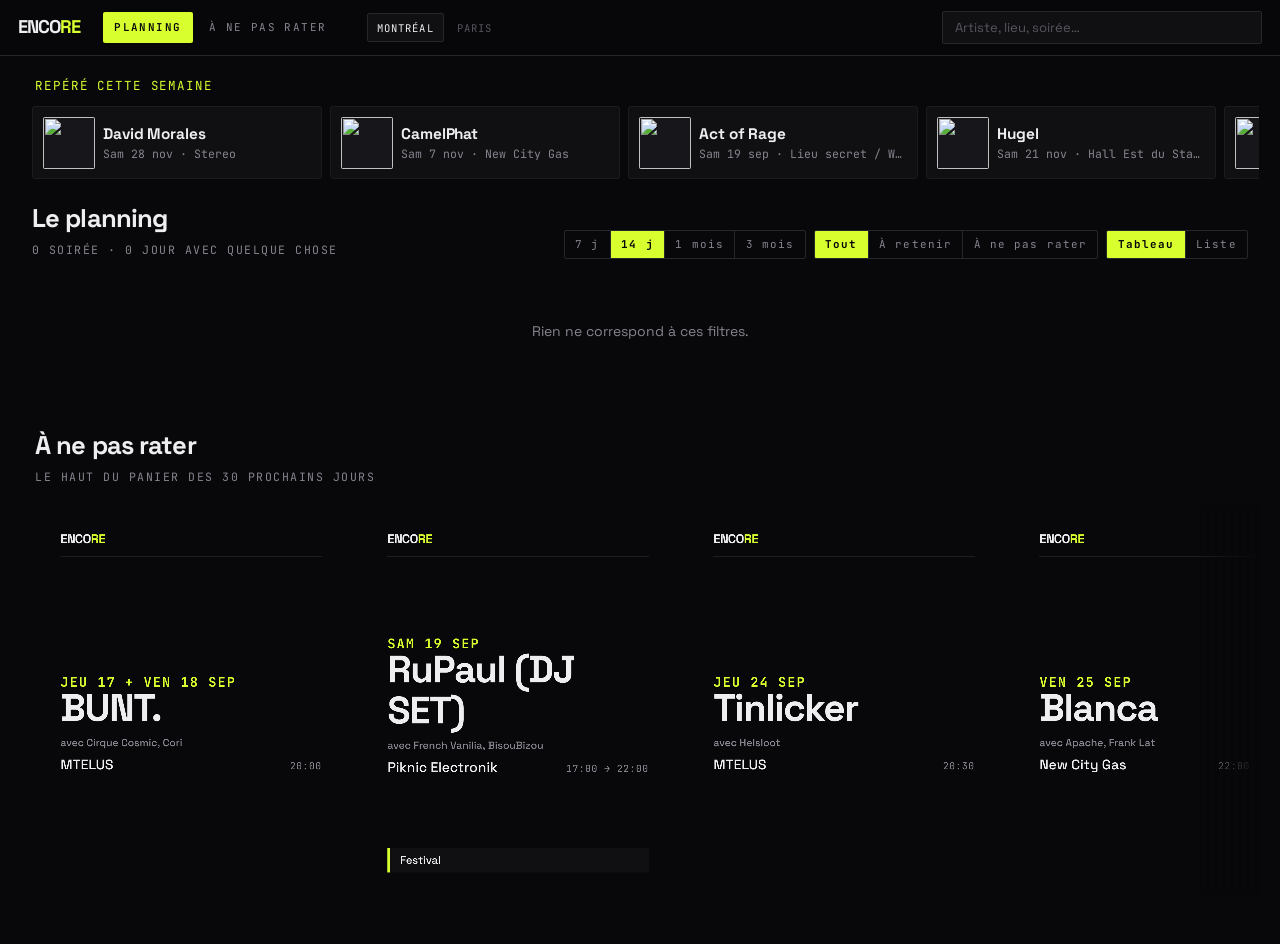
==== index.html @ bd24a53e "Passe graphique : plus grand, sans cadres, sans barre de defilement Le planning perd son contour gri" ====
<!doctype html>
<html lang="fr">
<head>
<meta charset="utf-8">
<meta name="viewport" content="width=device-width, initial-scale=1">
<title>ENCORE — Montréal</title>
<meta name="description" content="Les soirées house, techno et électroniques à Montréal. Ce qui vient, et ce qu'il ne faut pas rater.">
<meta name="color-scheme" content="dark">
<link rel="preconnect" href="https://fonts.googleapis.com">
<link rel="preconnect" href="https://fonts.gstatic.com" crossorigin>
<link href="https://fonts.googleapis.com/css2?family=Space+Grotesk:wght@400;500;700&family=JetBrains+Mono:wght@400;600&display=swap" rel="stylesheet">
<link rel="stylesheet" href="./encore.css">
</head>
<body>

<!-- Barre unique et collante. Elle porte la marque, la navigation entre les
     deux sections, et la recherche - qui deviendra l'entree vers les fiches
     artistes. -->
<header class="top">
  <a class="brand" href="#planning">ENCO<em>RE</em></a>

  <nav class="sections" aria-label="Sections">
    <a href="#planning" class="is-active" data-section="planning">Planning</a>
    <a href="#spotlight" data-section="spotlight">À ne pas rater</a>
  </nav>

  <div class="city" role="group" aria-label="Ville">
    <button type="button" data-city="montreal" class="is-active">
      <span class="long">Montréal</span><span class="court">MTL</span>
    </button>
    <button type="button" data-city="paris">
      <span class="long">Paris</span><span class="court">PAR</span>
    </button>
  </div>

  <div class="search">
    <input type="search" id="q" placeholder="Artiste, lieu, soirée…" autocomplete="off" spellcheck="false" aria-label="Rechercher">
  </div>
</header>

<div class="notice" id="error" hidden></div>

<main>

  <!-- Ce qui est entre dans le planning ces derniers jours, au-dessus du
       reste. Masquee tant qu'il n'y a rien a dire.

       « Repere » et non « annonce » : on connait la date a laquelle NOUS avons
       vu la soiree, pas celle a laquelle elle a ete annoncee. Les deux
       coincident presque toujours, sauf le jour ou l'on ajoute une source ou
       l'on elargit la fenetre - le libelle reste vrai dans les deux cas. -->
  <section class="news" id="news" hidden aria-label="Repéré cette semaine">
    <h2>Repéré cette semaine</h2>
    <div class="news-rail" id="news-rail"></div>
  </section>

  <section class="panel" id="planning">
    <div class="panel-head">
      <div>
        <h2>Le planning</h2>
        <p class="sub" id="planning-sub">—</p>
      </div>

      <div class="controls">
        <div class="seg" role="group" aria-label="Fenêtre">
          <button type="button" data-days="7">7 j</button>
          <button type="button" data-days="14" class="is-active">14 j</button>
          <button type="button" data-days="30">1 mois</button>
          <button type="button" data-days="90">3 mois</button>
        </div>

        <!-- Plus d'etoiles : elles se lisaient comme une note donnee aux
             artistes. Le code couleur reste, et ces boutons empruntent le
             vocabulaire du carrousel plutot qu'une echelle. -->
        <div class="seg" role="group" aria-label="Mise en avant">
          <button type="button" data-tier="0" class="is-active">Tout</button>
          <button type="button" data-tier="2">À retenir</button>
          <button type="button" data-tier="3">À ne pas rater</button>
        </div>

        <div class="seg" role="group" aria-label="Affichage">
          <button type="button" data-view="board" class="is-active">Tableau</button>
          <button type="button" data-view="list">Liste</button>
        </div>
      </div>
    </div>

    <div class="panel-body">
      <div class="scroller" id="board-wrap"><div class="board" id="board"></div></div>
      <!-- Hors de la zone defilante, sinon un element positionne a l'interieur
           peut en allonger la largeur. Remplace la barre de defilement,
           masquee : elle disait « il y a une suite » en abimant la page. -->
      <span class="hint-scroll" id="hint-scroll" aria-hidden="true">→</span>
      <div class="agenda" id="agenda" hidden></div>
      <p class="empty" id="empty" hidden>Rien ne correspond à ces filtres.</p>
    </div>
  </section>

  <!-- Le rail n'est pas dans un panneau : les cartes et leur titre posent
       directement sur le fond de la page. Une boite dans une boite dans une
       boite, ca fait empile, pas moderne. -->
  <section class="rail-section" id="spotlight">
    <div class="rail-head">
      <h2>À ne pas rater</h2>
      <p class="sub">Le haut du panier des 30 prochains jours</p>
    </div>
    <div class="rail" id="rail"></div>
  </section>

</main>

<!-- Fiche evenement. Panneau lateral sur desktop, feuille montante sur mobile.
     C'est aussi l'emplacement prevu pour le bouton « favori » et, plus tard,
     les liens vers les fiches artistes. -->
<div class="veil" id="veil" hidden></div>
<aside class="sheet" id="sheet" hidden aria-label="Détail de la soirée" tabindex="-1">
  <button type="button" class="sheet-close" id="sheet-close" aria-label="Fermer">✕</button>
  <div class="sheet-body" id="sheet-body"></div>
</aside>

<script src="./cards.js"></script>
<script type="module" src="./encore.js"></script>
</body>
</html>
---- encore.css ----
/* ENCORE — l'interface du site.
 *
 * Volontairement autonome : ni cette feuille ni encore.js ne touchent
 * styles.css / app.js, qui font tourner l'ancienne page conservee sous
 * /classic.html. Revenir en arriere reste gratuit. Les jetons de couleur sont
 * donc redeclares ici, a l'identique de cards.js - c'est la seule duplication
 * assumee, et elle tient en dix lignes.
 */

:root {
  --bg:        #08080a;
  --surface:   #101013;
  --surface-2: #17171b;
  --line:      #26262d;
  --line-soft: #1b1b21;
  --text:      #eeeef1;
  --dim:       #85858f;
  --dimmer:    #55555e;

  --accent:    #d8ff2e;
  --hot:       #ff3b52;
  --weekend:   #7f8cff;

  --mono: "JetBrains Mono", ui-monospace, "SF Mono", Menlo, Consolas, monospace;
  --sans: "Space Grotesk", "Helvetica Neue", Helvetica, Arial, sans-serif;

  --day-col: 250px;
  --top-h: 56px;
}

* { box-sizing: border-box; }

/* `hidden` pose display:none via la feuille du navigateur, ce qu'une classe
   avec `display: flex` bat en specificite : la vue liste restait affichee sous
   le tableau apres un aller-retour. */
[hidden] { display: none !important; }

html { scroll-behavior: smooth; scroll-padding-top: calc(var(--top-h) + 1rem); }

body {
  margin: 0;
  background: var(--bg);
  color: var(--text);
  font-family: var(--sans);
  font-size: 14px;
  line-height: 1.45;
  -webkit-font-smoothing: antialiased;
}

/* ------------------------------------------------------------------ barre */

.top {
  position: sticky;
  top: 0;
  z-index: 40;
  display: flex;
  align-items: center;
  gap: 1.4rem;
  height: var(--top-h);
  padding: 0 1.1rem;
  background: rgba(8, 8, 10, 0.92);
  backdrop-filter: blur(14px);
  border-bottom: 1px solid var(--line);
}

.brand {
  font-size: 1.15rem;
  font-weight: 700;
  letter-spacing: -0.045em;
  color: var(--text);
  text-decoration: none;
  flex: none;
}
.brand em { font-style: normal; color: var(--accent); }

.sections { display: flex; gap: .3rem; flex: none; }
.sections a {
  font-family: var(--mono);
  font-size: .68rem;
  letter-spacing: .13em;
  text-transform: uppercase;
  color: var(--dim);
  text-decoration: none;
  padding: .45rem .7rem;
  border-radius: 2px;
  white-space: nowrap;
}
.sections a:hover { color: var(--text); background: var(--surface); }
.sections a.is-active { color: var(--bg); background: var(--accent); font-weight: 600; }

/* Selecteur de ville. Volontairement discret : on change de ville rarement,
   mais il faut voir d'un coup d'oeil laquelle on regarde. */
.city { display: flex; gap: .15rem; flex: none; margin-left: .4rem; }
.city button {
  font-family: var(--mono);
  font-size: .66rem;
  letter-spacing: .1em;
  text-transform: uppercase;
  padding: .4rem .6rem;
  background: transparent;
  color: var(--dimmer);
  border: 1px solid transparent;
  border-radius: 2px;
  cursor: pointer;
  white-space: nowrap;
}
.city button .court { display: none; }
.city button:hover { color: var(--text); }
.city button.is-active { color: var(--text); border-color: var(--line); background: var(--surface); }

.search { flex: 1 1 auto; display: flex; justify-content: flex-end; }
.search input {
  width: min(320px, 100%);
  background: var(--surface);
  border: 1px solid var(--line);
  color: var(--text);
  font-family: var(--sans);
  font-size: .82rem;
  padding: .45rem .7rem;
  border-radius: 2px;
}
.search input:focus { outline: none; border-color: var(--accent); }
.search input::placeholder { color: var(--dimmer); }

.notice {
  margin: 1rem;
  padding: .8rem 1rem;
  border-left: 3px solid var(--hot);
  background: var(--surface);
  font-size: .85rem;
}

/* -------------------------------------------------------------- annonces */

/* Volontairement maigre : une bande de vignettes, pas un second planning.
   Elle sert a ne pas rater une grosse date tombee cette semaine sans avoir a
   parcourir trois mois. */
.news { padding: .2rem .2rem 0; }

.news h2 {
  margin: 0 0 .7rem .9rem;
  font-family: var(--mono);
  font-size: .78rem;
  letter-spacing: .15em;
  text-transform: uppercase;
  color: var(--accent);
  font-weight: 400;
}

.news-rail {
  display: flex;
  gap: .5rem;
  overflow-x: auto;
  padding: 0 .7rem .2rem;
  scrollbar-width: none;
}
.news-rail::-webkit-scrollbar { display: none; }

.news-card {
  display: flex;
  align-items: center;
  gap: .55rem;
  flex: 0 0 auto;
  width: 290px;
  padding: .6rem .8rem .6rem .6rem;
  background: var(--surface);
  border: 1px solid var(--line-soft);
  border-radius: 3px;
  cursor: pointer;
  color: inherit;
  font: inherit;
  text-align: left;
}
.news-card:hover { border-color: var(--accent); }

.news-card img {
  width: 52px;
  height: 52px;
  border-radius: 2px;
  object-fit: cover;
  flex: none;
  background: var(--surface-2);
}
.news-card .who {
  min-width: 0;
  display: flex;
  flex-direction: column;
  gap: .05rem;
}
.news-card .nom {
  font-weight: 700;
  font-size: .96rem;
  letter-spacing: -.01em;
  white-space: nowrap;
  overflow: hidden;
  text-overflow: ellipsis;
}
.news-card .ou {
  font-family: var(--mono);
  font-size: .72rem;
  color: var(--dim);
  white-space: nowrap;
  overflow: hidden;
  text-overflow: ellipsis;
}

/* --------------------------------------------------------------- panneaux */

main { padding: 1.1rem; display: flex; flex-direction: column; gap: 1.1rem; }

/* Plus de cadre : le planning pose sur le fond, comme le rail et les
   annonces. Un contour gris autour d'une liste de cartes deja encadrees
   empilait les boites sans rien ajouter. */
.panel { background: transparent; border: 0; }

.panel-head {
  display: flex;
  align-items: flex-end;
  justify-content: space-between;
  gap: 1rem;
  flex-wrap: wrap;
  padding: 0 .9rem 1rem;
}

.panel-head h2 {
  margin: 0;
  font-size: 1.6rem;
  letter-spacing: -.035em;
}
.panel-head .sub {
  margin: .3rem 0 0;
  font-family: var(--mono);
  font-size: .72rem;
  letter-spacing: .13em;
  text-transform: uppercase;
  color: var(--dim);
}

.panel-body { padding: 0; position: relative; }

.controls { display: flex; gap: .5rem; flex-wrap: wrap; }

.seg { display: flex; border: 1px solid var(--line); border-radius: 2px; overflow: hidden; }
.seg button {
  font-family: var(--mono);
  font-size: .68rem;
  letter-spacing: .1em;
  padding: .4rem .65rem;
  background: transparent;
  color: var(--dim);
  border: 0;
  border-right: 1px solid var(--line);
  cursor: pointer;
  white-space: nowrap;
}
.seg button:last-child { border-right: 0; }
.seg button:hover { color: var(--text); background: var(--surface-2); }
.seg button.is-active { background: var(--accent); color: var(--bg); font-weight: 700; }

/* ---------------------------------------------------------------- tableau */

/* Barre de defilement masquee : elle traversait la page d'un gris terne pour
   dire « il y a une suite ». La fleche `.hint-scroll` le dit mieux, et s'en
   va. */
.scroller { overflow-x: auto; scrollbar-width: none; padding: 0 .9rem; }
.scroller::-webkit-scrollbar { display: none; }

.hint-scroll {
  position: absolute;
  right: 1rem;
  bottom: .6rem;
  z-index: 5;
  display: grid;
  place-items: center;
  width: 34px;
  height: 34px;
  border-radius: 50%;
  background: var(--accent);
  color: var(--bg);
  font-size: 1rem;
  font-weight: 700;
  pointer-events: none;
  opacity: .92;
  transition: opacity .45s ease, transform .45s ease;
}
/* Pose des que le lecteur a defile : l'indication a fait son travail. */
.hint-scroll.parti { opacity: 0; transform: translateX(10px); }

.board { display: flex; gap: .8rem; align-items: flex-start; min-height: 120px; }

.day {
  flex: 0 0 var(--day-col);
  width: var(--day-col);
  background: var(--bg);
  border: 1px solid var(--line-soft);
  border-radius: 3px;
}

.day-head {
  display: flex;
  justify-content: space-between;
  align-items: baseline;
  padding: .7rem .8rem;
  border-bottom: 1px solid var(--line-soft);
  font-family: var(--mono);
  font-size: .76rem;
  letter-spacing: .1em;
  text-transform: uppercase;
  color: var(--dim);
}
.day-head .n { color: var(--dimmer); }
.day--weekend .day-head strong { color: var(--weekend); }

.day-list { padding: .5rem; display: flex; flex-direction: column; gap: .45rem; }

.ev {
  display: block;
  width: 100%;
  text-align: left;
  background: var(--surface);
  border: 1px solid var(--line-soft);
  border-radius: 3px;
  padding: .7rem .8rem;
  cursor: pointer;
  color: inherit;
  font: inherit;
}
.ev:hover { background: var(--surface-2); border-color: var(--line); }

/* La hierarchie ne se lit plus qu'a la couleur : contour complet et fond
   teinte, la meme forme pour les trois niveaux. Un liseré a gauche disait la
   meme chose trop discretement. */
.ev--t1 {
  border-color: color-mix(in srgb, var(--dim) 40%, var(--line));
  background: color-mix(in srgb, var(--dim) 6%, var(--bg));
}
.ev--t2 {
  border-color: var(--accent);
  background: color-mix(in srgb, var(--accent) 9%, var(--bg));
}
.ev--t2 .ev-name { color: var(--accent); }
.ev--t3 {
  border-color: var(--hot);
  background: color-mix(in srgb, var(--hot) 13%, var(--bg));
}
.ev--t3 .ev-name { color: var(--hot); }
.ev--t1:hover { border-color: var(--dim); }
.ev--t2:hover, .ev--t3:hover { filter: brightness(1.25); }

.ev-top { display: flex; justify-content: space-between; gap: .5rem; align-items: baseline; }
.ev-name { font-weight: 700; font-size: 1.02rem; letter-spacing: -.015em; line-height: 1.2; }
.ev-venue { color: var(--dim); font-size: .88rem; margin-top: .2rem; }
.ev-time { font-family: var(--mono); font-size: .76rem; color: var(--dimmer); margin-top: .25rem; }

.more {
  font-family: var(--mono);
  font-size: .64rem;
  letter-spacing: .1em;
  text-transform: uppercase;
  background: transparent;
  color: var(--dim);
  border: 1px dashed var(--line);
  border-radius: 2px;
  padding: .35rem;
  cursor: pointer;
}
.more:hover { color: var(--accent); border-color: var(--accent); }

/* ------------------------------------------------------------------ liste */

.agenda { display: flex; flex-direction: column; gap: 1rem; }
.agenda h3 {
  margin: 0 0 .4rem;
  font-family: var(--mono);
  font-size: .68rem;
  letter-spacing: .13em;
  text-transform: uppercase;
  color: var(--dim);
}
.agenda .rows { display: flex; flex-direction: column; gap: .35rem; }

.empty { color: var(--dim); padding: 2rem 1rem; text-align: center; }

/* ------------------------------------------------------------------- rail */

/* Pas de panneau ici : le titre et les cartes posent directement sur le fond
   de la page. Les cartes portent deja leur propre cadre - en ajouter un autour
   empilait une boite dans une boite. */
.rail-section { padding: 1.4rem .2rem .6rem; }

.rail-head { padding: 0 .9rem 1rem; }
.rail-head h2 { margin: 0; font-size: 1.6rem; letter-spacing: -.035em; }
.rail-head .sub {
  margin: .3rem 0 0;
  font-family: var(--mono);
  font-size: .72rem;
  letter-spacing: .13em;
  text-transform: uppercase;
  color: var(--dim);
}

.rail {
  display: flex;
  gap: .9rem;
  overflow-x: auto;
  padding: .2rem .9rem 1.4rem;
  scroll-snap-type: x proximity;
  scrollbar-width: none;

  /* Les cartes se fondent dans le fond aux deux bords plutot que de se couper
     net : c'est ce qui dit « ca continue » sans ajouter de cadre. Le masque
     suit le defilement via --fade-l / --fade-r, poses en JS - a l'arret en
     debut de rail, rien ne doit s'effacer a gauche. */
  -webkit-mask-image: linear-gradient(to right,
    transparent 0, #000 var(--fade-l, 0px),
    #000 calc(100% - var(--fade-r, 64px)), transparent 100%);
  mask-image: linear-gradient(to right,
    transparent 0, #000 var(--fade-l, 0px),
    #000 calc(100% - var(--fade-r, 64px)), transparent 100%);
}
.rail::-webkit-scrollbar { display: none; }

.rail figure { margin: 0; flex: 0 0 auto; scroll-snap-align: center; }
.rail canvas {
  display: block;
  width: 312px;
  height: 390px;
  border-radius: 8px;
  background: var(--bg);
  cursor: pointer;
  transition: transform .18s ease, opacity .18s ease;
}
.rail canvas:hover { transform: translateY(-3px); }

/* ------------------------------------------------------------------ fiche */

.veil {
  position: fixed;
  inset: 0;
  z-index: 50;
  background: rgba(8, 8, 10, .72);
  backdrop-filter: blur(2px);
}

.sheet {
  position: fixed;
  z-index: 60;
  top: 0;
  right: 0;
  bottom: 0;
  width: min(430px, 100%);
  background: var(--surface);
  border-left: 1px solid var(--line);
  overflow-y: auto;
  padding: 1.4rem 1.3rem 2.5rem;
}
.sheet:focus { outline: none; }

.sheet-close {
  position: absolute;
  top: .8rem;
  right: .9rem;
  background: transparent;
  border: 1px solid var(--line);
  color: var(--dim);
  width: 30px;
  height: 30px;
  border-radius: 2px;
  cursor: pointer;
  font-size: .8rem;
}
.sheet-close:hover { color: var(--text); border-color: var(--text); }

.sheet-day {
  font-family: var(--mono);
  font-size: .72rem;
  letter-spacing: .14em;
  text-transform: uppercase;
  color: var(--accent);
}
.sheet h3 {
  margin: .35rem 0 .1rem;
  font-size: 1.5rem;
  letter-spacing: -.03em;
  line-height: 1.1;
}
.sheet .sheet-venue { color: var(--text); font-size: .95rem; }
.sheet .sheet-meta {
  font-family: var(--mono);
  font-size: .72rem;
  color: var(--dim);
  margin-top: .25rem;
}

.sheet section { margin-top: 1.5rem; }
.sheet h4 {
  margin: 0 0 .5rem;
  font-family: var(--mono);
  font-size: .64rem;
  letter-spacing: .15em;
  text-transform: uppercase;
  color: var(--dim);
  font-weight: 400;
}

.lineup { list-style: none; margin: 0; padding: 0; display: flex; flex-direction: column; gap: .3rem; }
.lineup li { display: flex; align-items: center; gap: .6rem; }
.lineup img { width: 30px; height: 30px; border-radius: 50%; object-fit: cover; flex: none; background: var(--surface-2); }
.lineup .who { flex: 1 1 auto; }
.lineup .head { font-weight: 700; }
.lineup .sc { font-family: var(--mono); font-size: .68rem; color: var(--dimmer); }

.why { list-style: none; margin: 0; padding: 0; display: flex; flex-direction: column; gap: .3rem; }
.why li {
  font-size: .82rem;
  color: var(--dim);
  padding-left: .7rem;
  border-left: 2px solid var(--line);
}
.why li:first-child { border-left-color: var(--accent); color: var(--text); }

.links { display: flex; gap: .5rem; flex-wrap: wrap; }
.links a {
  font-family: var(--mono);
  font-size: .68rem;
  letter-spacing: .1em;
  text-transform: uppercase;
  text-decoration: none;
  padding: .5rem .8rem;
  border-radius: 2px;
  background: var(--accent);
  color: var(--bg);
  font-weight: 700;
}
.links a.ghost { background: transparent; color: var(--text); border: 1px solid var(--line); font-weight: 400; }
.links a.ghost:hover { border-color: var(--text); }

/* Emplacement prevu pour les favoris (v2) : le bouton ira ici, et l'etat
   dans localStorage, clef `event.id` - stable a 99,5 % d'un scan a l'autre,
   mesure sur l'historique du depot public. */
.soon {
  margin-top: 1.6rem;
  font-family: var(--mono);
  font-size: .62rem;
  letter-spacing: .12em;
  text-transform: uppercase;
  color: var(--dimmer);
  border-top: 1px solid var(--line-soft);
  padding-top: .8rem;
}

/* ----------------------------------------------------------------- mobile */

@media (max-width: 760px) {
  :root { --day-col: calc(100vw - 2.6rem); --top-h: 52px; }

  .top { gap: .7rem; padding: 0 .8rem; }
  .sections a { padding: .4rem .5rem; font-size: .62rem; }
  .brand { font-size: 1rem; }
  .search { display: none; }

  /* « Montréal » debordait de l'ecran a cote du reste de la barre. */
  .city button { padding: .35rem .5rem; font-size: .66rem; }
  .city button .long { display: none; }
  .city button .court { display: inline; }

  main { padding: .7rem .1rem; gap: 1.2rem; }
  .panel-head { padding: 0 .7rem .8rem; }
  .panel-head h2, .rail-head h2 { font-size: 1.35rem; }
  .scroller { padding: 0 .7rem; }
  .controls { width: 100%; }
  .seg { flex: 1 1 auto; }
  .seg button { flex: 1 1 auto; text-align: center; padding: .45rem .3rem; }

  .scroller { scroll-snap-type: x mandatory; }
  .day { scroll-snap-align: start; }

  .news-card { width: 200px; }
  .rail { padding: .8rem .7rem 1rem; }
  /* Les cartes occupent presque toute la largeur, comme partout ailleurs sur
     telephone : la suivante depasse juste assez pour qu'on sache qu'elle est
     la. */
  .rail canvas { width: calc(100vw - 5.5rem); height: calc((100vw - 5.5rem) * 1.25); }
  .news-card { width: calc(100vw - 6.5rem); }
  .hint-scroll { right: .8rem; bottom: .4rem; }

  /* La fiche monte du bas : sur un telephone, un panneau lateral n'a pas de
     cote ou se poser. */
  .sheet {
    top: auto;
    left: 0;
    width: 100%;
    max-height: 86vh;
    border-left: 0;
    border-top: 1px solid var(--line);
    border-radius: 10px 10px 0 0;
  }
}
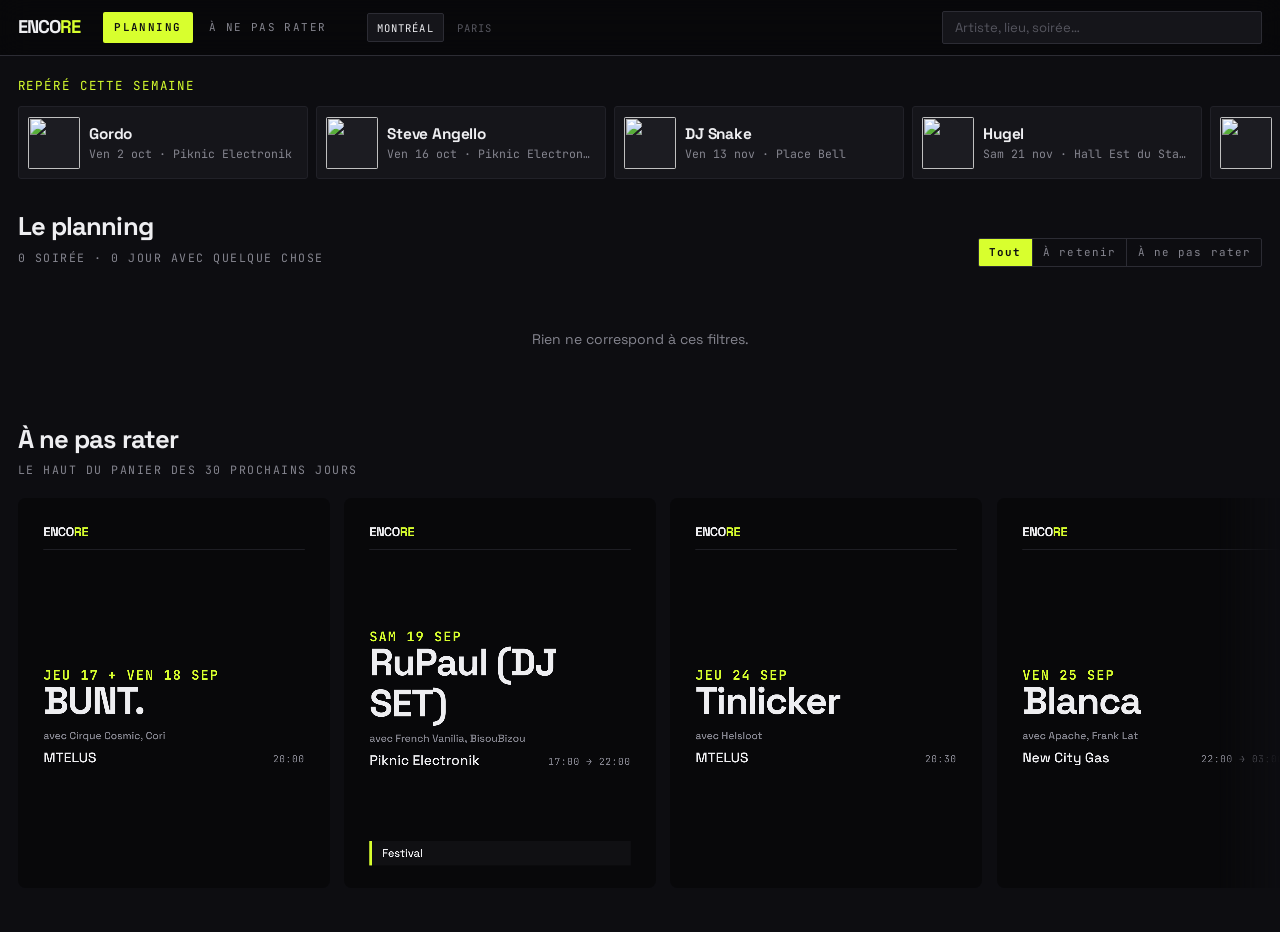
==== commit ae2b8950: "Bandeau trie par score, tout aligne, reglages simplifies Les grosses annonces passent en tete (Gordo" ====
--- a/index.html
+++ b/index.html
@@ -14,8 +14,8 @@
 <body>
 
 <!-- Barre unique et collante. Elle porte la marque, la navigation entre les
-     deux sections, et la recherche - qui deviendra l'entree vers les fiches
-     artistes. -->
+     deux sections, la ville et la recherche - qui deviendra l'entree vers les
+     fiches artistes. -->
 <header class="top">
   <a class="brand" href="#planning">ENCO<em>RE</em></a>
 
@@ -24,6 +24,7 @@
     <a href="#spotlight" data-section="spotlight">À ne pas rater</a>
   </nav>
 
+  <!-- Initiales en dessous de 760 px : « Montréal » débordait de la barre. -->
   <div class="city" role="group" aria-label="Ville">
     <button type="button" data-city="montreal" class="is-active">
       <span class="long">Montréal</span><span class="court">MTL</span>
@@ -42,13 +43,14 @@
 
 <main>
 
-  <!-- Ce qui est entre dans le planning ces derniers jours, au-dessus du
-       reste. Masquee tant qu'il n'y a rien a dire.
+  <!-- Ce qui est entré dans le planning ces derniers jours, au-dessus du
+       reste, la plus grosse soirée en tête. Masquée tant qu'il n'y a rien à
+       dire.
 
-       « Repere » et non « annonce » : on connait la date a laquelle NOUS avons
-       vu la soiree, pas celle a laquelle elle a ete annoncee. Les deux
-       coincident presque toujours, sauf le jour ou l'on ajoute une source ou
-       l'on elargit la fenetre - le libelle reste vrai dans les deux cas. -->
+       « Repéré » et non « annoncé » : on connaît la date à laquelle NOUS avons
+       vu la soirée, pas celle à laquelle elle a été annoncée. Les deux
+       coïncident presque toujours, sauf le jour où l'on ajoute une source ou
+       l'on élargit la fenêtre — le libellé reste vrai dans les deux cas. -->
   <section class="news" id="news" hidden aria-label="Repéré cette semaine">
     <h2>Repéré cette semaine</h2>
     <div class="news-rail" id="news-rail"></div>
@@ -61,44 +63,32 @@
         <p class="sub" id="planning-sub">—</p>
       </div>
 
+      <!-- Un seul réglage. La vue liste et le choix du nombre de jours ont été
+           retirés le 2026-09-16 : personne n'a de raison de préférer une liste
+           au tableau, ni 7 jours à tout ce qu'on connaît. Le planning affiche
+           donc toute la fenêtre scannée, et le seul arbitrage qui compte reste
+           le niveau de mise en avant. -->
       <div class="controls">
-        <div class="seg" role="group" aria-label="Fenêtre">
-          <button type="button" data-days="7">7 j</button>
-          <button type="button" data-days="14" class="is-active">14 j</button>
-          <button type="button" data-days="30">1 mois</button>
-          <button type="button" data-days="90">3 mois</button>
-        </div>
-
-        <!-- Plus d'etoiles : elles se lisaient comme une note donnee aux
-             artistes. Le code couleur reste, et ces boutons empruntent le
-             vocabulaire du carrousel plutot qu'une echelle. -->
         <div class="seg" role="group" aria-label="Mise en avant">
           <button type="button" data-tier="0" class="is-active">Tout</button>
           <button type="button" data-tier="2">À retenir</button>
           <button type="button" data-tier="3">À ne pas rater</button>
-        </div>
-
-        <div class="seg" role="group" aria-label="Affichage">
-          <button type="button" data-view="board" class="is-active">Tableau</button>
-          <button type="button" data-view="list">Liste</button>
         </div>
       </div>
     </div>
 
     <div class="panel-body">
       <div class="scroller" id="board-wrap"><div class="board" id="board"></div></div>
-      <!-- Hors de la zone defilante, sinon un element positionne a l'interieur
-           peut en allonger la largeur. Remplace la barre de defilement,
-           masquee : elle disait « il y a une suite » en abimant la page. -->
+      <!-- Hors de la zone défilante, sinon un élément positionné à l'intérieur
+           peut en allonger la largeur. Remplace la barre de défilement,
+           masquée : elle disait « il y a une suite » en abîmant la page. -->
       <span class="hint-scroll" id="hint-scroll" aria-hidden="true">→</span>
-      <div class="agenda" id="agenda" hidden></div>
       <p class="empty" id="empty" hidden>Rien ne correspond à ces filtres.</p>
     </div>
   </section>
 
   <!-- Le rail n'est pas dans un panneau : les cartes et leur titre posent
-       directement sur le fond de la page. Une boite dans une boite dans une
-       boite, ca fait empile, pas moderne. -->
+       directement sur le fond de la page. -->
   <section class="rail-section" id="spotlight">
     <div class="rail-head">
       <h2>À ne pas rater</h2>
@@ -109,8 +99,8 @@
 
 </main>
 
-<!-- Fiche evenement. Panneau lateral sur desktop, feuille montante sur mobile.
-     C'est aussi l'emplacement prevu pour le bouton « favori » et, plus tard,
+<!-- Fiche événement. Panneau latéral sur desktop, feuille montante sur mobile.
+     C'est aussi l'emplacement prévu pour le bouton « favori » et, plus tard,
      les liens vers les fiches artistes. -->
 <div class="veil" id="veil" hidden></div>
 <aside class="sheet" id="sheet" hidden aria-label="Détail de la soirée" tabindex="-1">
--- a/encore.css
+++ b/encore.css
@@ -8,11 +8,14 @@
  */
 
 :root {
-  --bg:        #08080a;
-  --surface:   #101013;
-  --surface-2: #17171b;
-  --line:      #26262d;
-  --line-soft: #1b1b21;
+  /* Eclairci d'un cran le 2026-09-16 : #08080a passait pour du noir pur, un
+     peu dur. Les cartes du carrousel gardent leur propre fond, plus sombre -
+     elles doivent rester identiques a ce qui part sur Instagram. */
+  --bg:        #0d0d11;
+  --surface:   #15151a;
+  --surface-2: #1c1c22;
+  --line:      #2c2c34;
+  --line-soft: #212128;
   --text:      #eeeef1;
   --dim:       #85858f;
   --dimmer:    #55555e;
@@ -26,6 +29,11 @@
 
   --day-col: 250px;
   --top-h: 56px;
+
+  /* Une seule gouttiere pour toute la page. Le logo, les titres de section et
+     le premier element de chaque bande partent de la meme verticale : sans
+     ca, chaque section apportait son propre retrait et rien ne s'alignait. */
+  --gouttiere: 1.1rem;
 }
 
 * { box-sizing: border-box; }
@@ -57,7 +65,7 @@
   align-items: center;
   gap: 1.4rem;
   height: var(--top-h);
-  padding: 0 1.1rem;
+  padding: 0 var(--gouttiere);
   background: rgba(8, 8, 10, 0.92);
   backdrop-filter: blur(14px);
   border-bottom: 1px solid var(--line);
@@ -135,10 +143,10 @@
 /* Volontairement maigre : une bande de vignettes, pas un second planning.
    Elle sert a ne pas rater une grosse date tombee cette semaine sans avoir a
    parcourir trois mois. */
-.news { padding: .2rem .2rem 0; }
+.news { padding: 0; }
 
 .news h2 {
-  margin: 0 0 .7rem .9rem;
+  margin: 0 0 .7rem var(--gouttiere);
   font-family: var(--mono);
   font-size: .78rem;
   letter-spacing: .15em;
@@ -151,7 +159,7 @@
   display: flex;
   gap: .5rem;
   overflow-x: auto;
-  padding: 0 .7rem .2rem;
+  padding: 0 var(--gouttiere) .2rem;
   scrollbar-width: none;
 }
 .news-rail::-webkit-scrollbar { display: none; }
@@ -206,7 +214,10 @@
 
 /* --------------------------------------------------------------- panneaux */
 
-main { padding: 1.1rem; display: flex; flex-direction: column; gap: 1.1rem; }
+/* Aucun retrait horizontal ici : il empecherait les bandes defilantes
+   d'atteindre le bord de l'ecran, et surtout il s'ajouterait au retrait de
+   chaque section - ce qui les desalignait entre elles. */
+main { padding: 1.3rem 0; display: flex; flex-direction: column; gap: 1.6rem; }
 
 /* Plus de cadre : le planning pose sur le fond, comme le rail et les
    annonces. Un contour gris autour d'une liste de cartes deja encadrees
@@ -219,7 +230,7 @@
   justify-content: space-between;
   gap: 1rem;
   flex-wrap: wrap;
-  padding: 0 .9rem 1rem;
+  padding: 0 var(--gouttiere) 1rem;
 }
 
 .panel-head h2 {
@@ -262,12 +273,12 @@
 /* Barre de defilement masquee : elle traversait la page d'un gris terne pour
    dire « il y a une suite ». La fleche `.hint-scroll` le dit mieux, et s'en
    va. */
-.scroller { overflow-x: auto; scrollbar-width: none; padding: 0 .9rem; }
+.scroller { overflow-x: auto; scrollbar-width: none; padding: 0 var(--gouttiere); }
 .scroller::-webkit-scrollbar { display: none; }
 
 .hint-scroll {
   position: absolute;
-  right: 1rem;
+  right: var(--gouttiere);
   bottom: .6rem;
   z-index: 5;
   display: grid;
@@ -366,19 +377,6 @@
 }
 .more:hover { color: var(--accent); border-color: var(--accent); }
 
-/* ------------------------------------------------------------------ liste */
-
-.agenda { display: flex; flex-direction: column; gap: 1rem; }
-.agenda h3 {
-  margin: 0 0 .4rem;
-  font-family: var(--mono);
-  font-size: .68rem;
-  letter-spacing: .13em;
-  text-transform: uppercase;
-  color: var(--dim);
-}
-.agenda .rows { display: flex; flex-direction: column; gap: .35rem; }
-
 .empty { color: var(--dim); padding: 2rem 1rem; text-align: center; }
 
 /* ------------------------------------------------------------------- rail */
@@ -386,9 +384,9 @@
 /* Pas de panneau ici : le titre et les cartes posent directement sur le fond
    de la page. Les cartes portent deja leur propre cadre - en ajouter un autour
    empilait une boite dans une boite. */
-.rail-section { padding: 1.4rem .2rem .6rem; }
-
-.rail-head { padding: 0 .9rem 1rem; }
+.rail-section { padding: 0; }
+
+.rail-head { padding: 0 var(--gouttiere) 1rem; }
 .rail-head h2 { margin: 0; font-size: 1.6rem; letter-spacing: -.035em; }
 .rail-head .sub {
   margin: .3rem 0 0;
@@ -403,7 +401,7 @@
   display: flex;
   gap: .9rem;
   overflow-x: auto;
-  padding: .2rem .9rem 1.4rem;
+  padding: .2rem var(--gouttiere) 1.4rem;
   scroll-snap-type: x proximity;
   scrollbar-width: none;
 
@@ -552,7 +550,13 @@
 /* ----------------------------------------------------------------- mobile */
 
 @media (max-width: 760px) {
-  :root { --day-col: calc(100vw - 2.6rem); --top-h: 52px; }
+  :root {
+    --gouttiere: .85rem;
+    /* La colonne occupe la largeur moins les deux gouttieres : le bord gauche
+       du tableau tombe donc exactement sous le titre et sous le logo. */
+    --day-col: calc(100vw - var(--gouttiere) * 2);
+    --top-h: 52px;
+  }
 
   .top { gap: .7rem; padding: 0 .8rem; }
   .sections a { padding: .4rem .5rem; font-size: .62rem; }
@@ -564,25 +568,30 @@
   .city button .long { display: none; }
   .city button .court { display: inline; }
 
-  main { padding: .7rem .1rem; gap: 1.2rem; }
-  .panel-head { padding: 0 .7rem .8rem; }
+  main { padding: .9rem 0; gap: 1.3rem; }
+  .panel-head { padding: 0 var(--gouttiere) .8rem; }
   .panel-head h2, .rail-head h2 { font-size: 1.35rem; }
-  .scroller { padding: 0 .7rem; }
   .controls { width: 100%; }
   .seg { flex: 1 1 auto; }
   .seg button { flex: 1 1 auto; text-align: center; padding: .45rem .3rem; }
 
-  .scroller { scroll-snap-type: x mandatory; }
+  /* L'accrochage cale la colonne sur le bord du conteneur, pas sur sa
+     gouttiere : sans `scroll-padding`, le tableau demarrait a 0 pendant que
+     son titre demarrait a 14 px. */
+  .scroller { scroll-snap-type: x mandatory; scroll-padding-left: var(--gouttiere); }
   .day { scroll-snap-align: start; }
 
   .news-card { width: 200px; }
-  .rail { padding: .8rem .7rem 1rem; }
+  .rail { padding: .2rem var(--gouttiere) 1rem; }
   /* Les cartes occupent presque toute la largeur, comme partout ailleurs sur
      telephone : la suivante depasse juste assez pour qu'on sache qu'elle est
      la. */
-  .rail canvas { width: calc(100vw - 5.5rem); height: calc((100vw - 5.5rem) * 1.25); }
-  .news-card { width: calc(100vw - 6.5rem); }
-  .hint-scroll { right: .8rem; bottom: .4rem; }
+  .rail canvas {
+    width: calc(100vw - var(--gouttiere) * 2 - 2.6rem);
+    height: calc((100vw - var(--gouttiere) * 2 - 2.6rem) * 1.25);
+  }
+  .news-card { width: calc(100vw - var(--gouttiere) * 2 - 3.2rem); }
+  .hint-scroll { right: var(--gouttiere); bottom: .4rem; }
 
   /* La fiche monte du bas : sur un telephone, un panneau lateral n'a pas de
      cote ou se poser. */
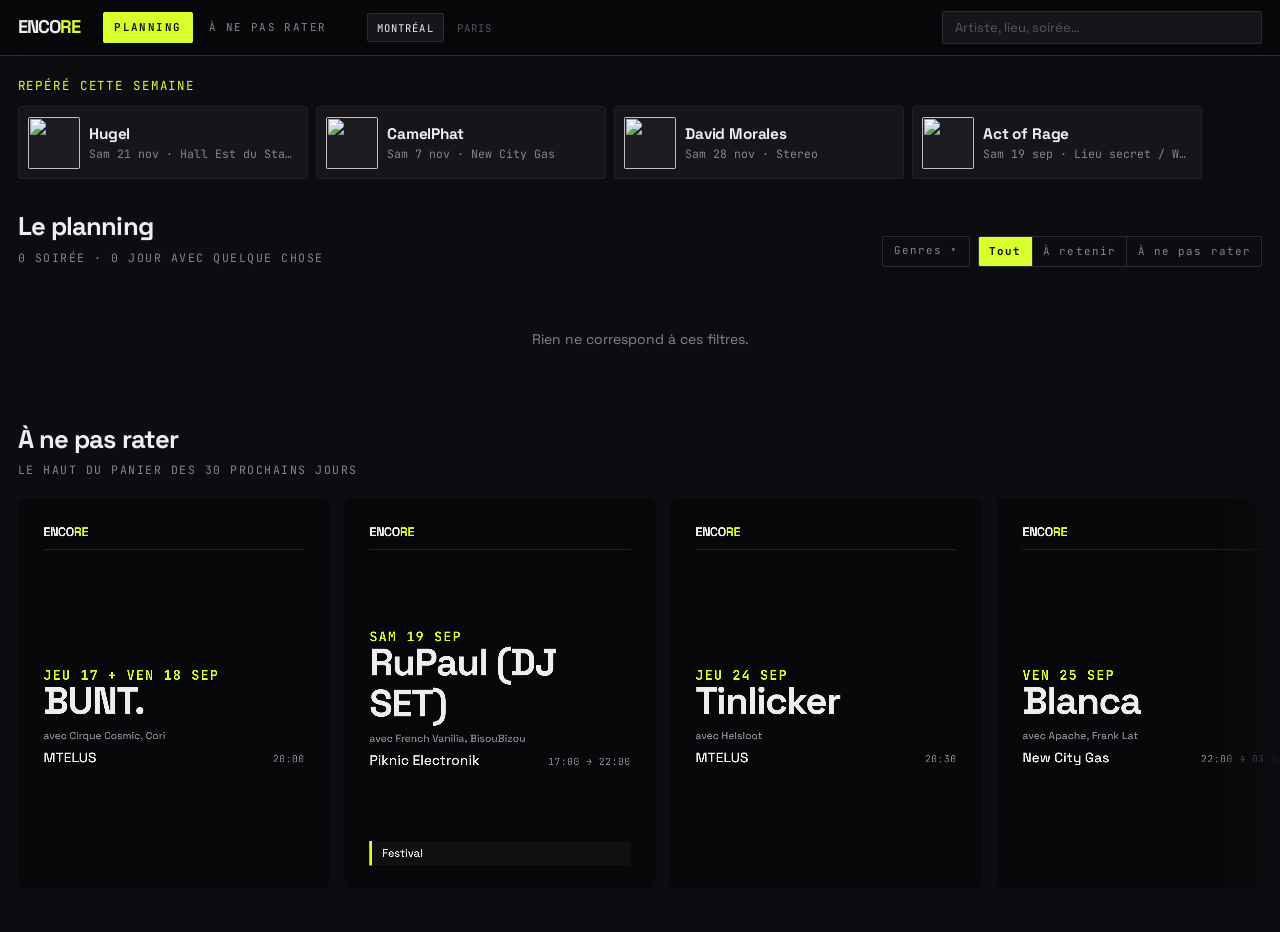
==== commit 6ac4bec3: "site: filtre par familles de genres Co-Authored-By: Claude Opus 5 <noreply@anthropic.com>" ====
--- a/index.html
+++ b/index.html
@@ -63,12 +63,20 @@
         <p class="sub" id="planning-sub">—</p>
       </div>
 
-      <!-- Un seul réglage. La vue liste et le choix du nombre de jours ont été
-           retirés le 2026-09-16 : personne n'a de raison de préférer une liste
-           au tableau, ni 7 jours à tout ce qu'on connaît. Le planning affiche
-           donc toute la fenêtre scannée, et le seul arbitrage qui compte reste
-           le niveau de mise en avant. -->
+      <!-- Deux réglages : le niveau de mise en avant, et les familles de
+           genres. La vue liste et le choix du nombre de jours ont été retirés
+           le 2026-09-16. Le filtre par genre, lui, avait disparu par oubli au
+           passage à cette interface ; il revient par familles, rangées par le
+           moteur (engine/reload/genres.py). -->
       <div class="controls">
+        <details class="genres" id="genres">
+          <summary><span id="genres-label">Genres</span></summary>
+          <div class="genres-panel">
+            <div class="genres-list" id="genres-list"></div>
+            <p class="genres-note" id="genres-note"></p>
+            <button type="button" class="genres-clear" id="genres-clear">Tout afficher</button>
+          </div>
+        </details>
         <div class="seg" role="group" aria-label="Mise en avant">
           <button type="button" data-tier="0" class="is-active">Tout</button>
           <button type="button" data-tier="2">À retenir</button>
--- a/encore.css
+++ b/encore.css
@@ -268,6 +268,76 @@
 .seg button:hover { color: var(--text); background: var(--surface-2); }
 .seg button.is-active { background: var(--accent); color: var(--bg); font-weight: 700; }
 
+/* Menu des familles de genres. Meme langage que `.seg` : bordure fine, mono,
+   accent plein quand un filtre est actif. */
+.genres { position: relative; }
+.genres summary {
+  list-style: none;
+  cursor: pointer;
+  font-family: var(--mono);
+  font-size: .68rem;
+  letter-spacing: .1em;
+  padding: .4rem .65rem;
+  color: var(--dim);
+  border: 1px solid var(--line);
+  border-radius: 2px;
+  white-space: nowrap;
+  user-select: none;
+}
+.genres summary::-webkit-details-marker { display: none; }
+.genres summary::after { content: " ▾"; }
+.genres[open] summary::after { content: " ▴"; }
+.genres summary:hover { color: var(--text); background: var(--surface-2); }
+.genres.is-active summary { background: var(--accent); border-color: var(--accent); color: var(--bg); font-weight: 700; }
+
+.genres-panel {
+  position: absolute;
+  right: 0;
+  top: calc(100% + 6px);
+  z-index: 30;
+  width: 260px;
+  background: var(--surface);
+  border: 1px solid var(--line);
+  border-radius: 2px;
+  padding: .45rem;
+  box-shadow: 0 18px 40px rgba(0, 0, 0, .45);
+}
+.genre {
+  display: flex;
+  align-items: center;
+  gap: .55rem;
+  padding: .45rem .5rem;
+  font-size: .9rem;
+  cursor: pointer;
+  border-radius: 2px;
+}
+.genre:hover { background: var(--surface-2); }
+.genre input { accent-color: var(--accent); margin: 0; }
+.genre .n { margin-left: auto; font-family: var(--mono); font-size: .7rem; color: var(--dimmer); }
+.genre.is-on span:first-of-type { color: var(--accent); }
+.genres-note {
+  margin: .4rem .5rem .2rem;
+  font-size: .72rem;
+  line-height: 1.4;
+  color: var(--dimmer);
+}
+.genres-note:empty { display: none; }
+.genres-clear {
+  display: block;
+  width: calc(100% - 1rem);
+  margin: .35rem .5rem .2rem;
+  padding: .4rem;
+  font-family: var(--mono);
+  font-size: .66rem;
+  letter-spacing: .1em;
+  color: var(--dim);
+  background: transparent;
+  border: 1px solid var(--line);
+  border-radius: 2px;
+  cursor: pointer;
+}
+.genres-clear:hover { color: var(--text); border-color: var(--dim); }
+
 /* ---------------------------------------------------------------- tableau */
 
 /* Barre de defilement masquee : elle traversait la page d'un gris terne pour
@@ -276,22 +346,21 @@
 .scroller { overflow-x: auto; scrollbar-width: none; padding: 0 var(--gouttiere); }
 .scroller::-webkit-scrollbar { display: none; }
 
+/* La meme fleche que sur la couverture du Weekly Rewind : caractere mono en
+   couleur d'accent, sans pastille. La pastille verte faisait bouton, alors
+   que ce n'en est pas un. */
 .hint-scroll {
   position: absolute;
   right: var(--gouttiere);
-  bottom: .6rem;
+  bottom: .4rem;
   z-index: 5;
-  display: grid;
-  place-items: center;
-  width: 34px;
-  height: 34px;
-  border-radius: 50%;
-  background: var(--accent);
-  color: var(--bg);
-  font-size: 1rem;
-  font-weight: 700;
+  font-family: var(--mono);
+  font-size: 1.5rem;
+  font-weight: 600;
+  line-height: 1;
+  color: var(--accent);
   pointer-events: none;
-  opacity: .92;
+  opacity: 1;
   transition: opacity .45s ease, transform .45s ease;
 }
 /* Pose des que le lecteur a defile : l'indication a fait son travail. */
@@ -573,6 +642,11 @@
   .panel-head h2, .rail-head h2 { font-size: 1.35rem; }
   .controls { width: 100%; }
   .seg { flex: 1 1 auto; }
+  /* Sur telephone, le menu passe sous le niveau et s'ouvre sur toute la
+     largeur : un panneau de 260 px cale a droite debordait a gauche. */
+  .genres { flex: 1 1 100%; order: 2; }
+  .genres summary { text-align: center; }
+  .genres-panel { left: 0; right: 0; width: auto; }
   .seg button { flex: 1 1 auto; text-align: center; padding: .45rem .3rem; }
 
   /* L'accrochage cale la colonne sur le bord du conteneur, pas sur sa
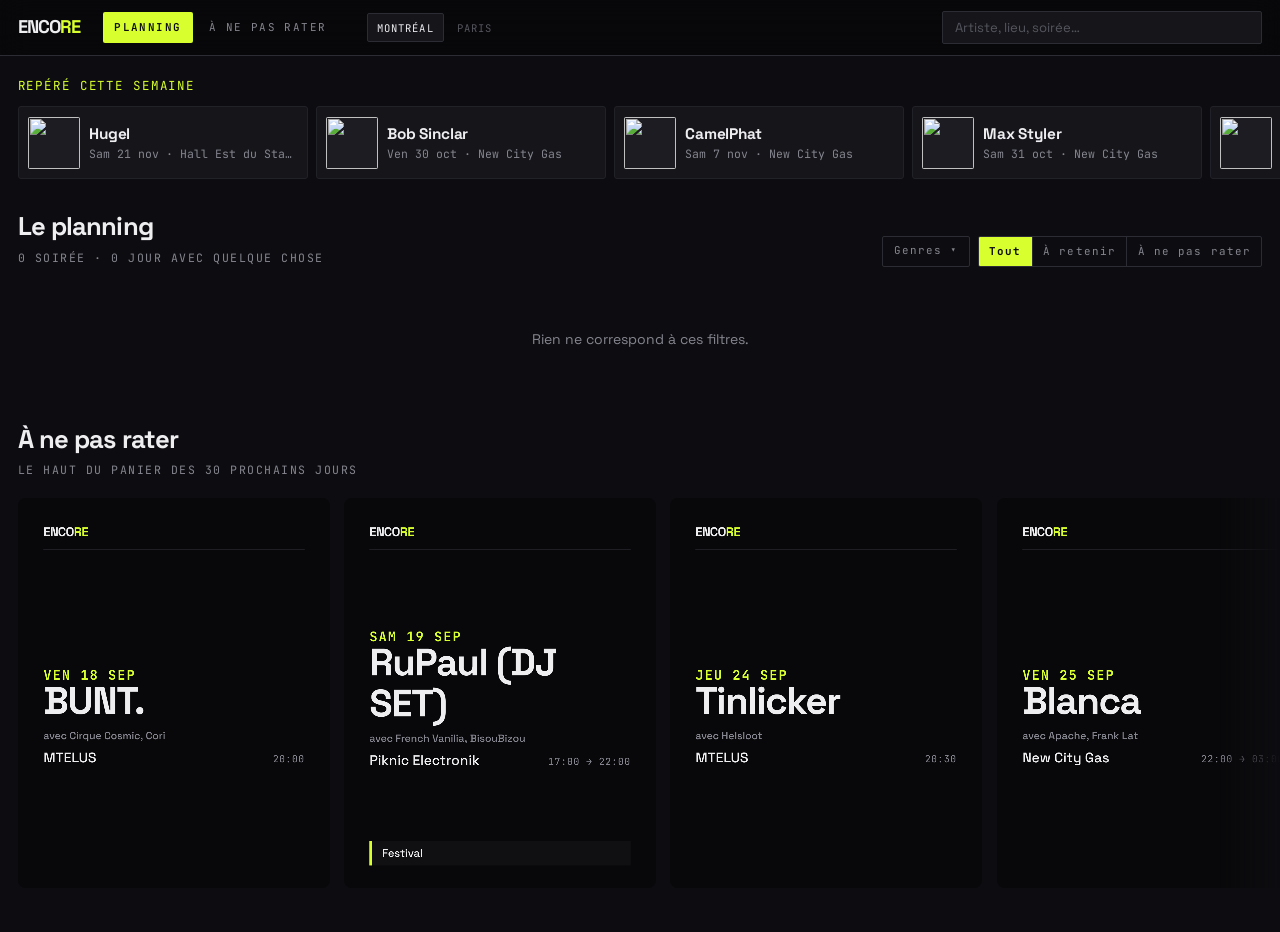
==== commit af81b678: "site: favoris, soirees enregistrees et artistes suivis Co-Authored-By: Claude Opus 5 <noreply@anthro" ====
--- a/index.html
+++ b/index.html
@@ -2,14 +2,29 @@
 <html lang="fr">
 <head>
 <meta charset="utf-8">
-<meta name="viewport" content="width=device-width, initial-scale=1">
-<title>ENCORE — Montréal</title>
+<meta name="viewport" content="width=device-width, initial-scale=1, viewport-fit=cover">
+<title>ENCORE</title>
 <meta name="description" content="Les soirées house, techno et électroniques à Montréal. Ce qui vient, et ce qu'il ne faut pas rater.">
 <meta name="color-scheme" content="dark">
 <link rel="preconnect" href="https://fonts.googleapis.com">
 <link rel="preconnect" href="https://fonts.gstatic.com" crossorigin>
 <link href="https://fonts.googleapis.com/css2?family=Space+Grotesk:wght@400;500;700&family=JetBrains+Mono:wght@400;600&display=swap" rel="stylesheet">
 <link rel="stylesheet" href="./encore.css">
+
+<!-- Application installable. iOS ne lit pas le manifeste pour l'icone ni pour
+     le titre : d'ou les balises `apple-` en plus, qui font double emploi
+     ailleurs. -->
+<link rel="manifest" href="./manifest.webmanifest">
+<meta name="theme-color" content="#0d0d11">
+<link rel="icon" href="./icones/icone-192.png">
+<link rel="apple-touch-icon" href="./icones/apple-touch-icon.png">
+<meta name="apple-mobile-web-app-capable" content="yes">
+<meta name="mobile-web-app-capable" content="yes">
+<meta name="apple-mobile-web-app-title" content="ENCORE">
+<!-- `black` et non `black-translucent` : le mode translucide fait passer la
+     page SOUS l'heure et la batterie, et la barre du site s'y confondait
+     (constate sur iPhone le 2026-09-17). En opaque, iOS reserve la place. -->
+<meta name="apple-mobile-web-app-status-bar-style" content="black">
 </head>
 <body>
 
@@ -60,7 +75,7 @@
     <div class="panel-head">
       <div>
         <h2>Le planning</h2>
-        <p class="sub" id="planning-sub">—</p>
+        <p class="sub" id="planning-sub">…</p>
       </div>
 
       <!-- Deux réglages : le niveau de mise en avant, et les familles de
@@ -69,6 +84,11 @@
            passage à cette interface ; il revient par familles, rangées par le
            moteur (engine/reload/genres.py). -->
       <div class="controls">
+        <!-- N'apparait qu'une fois quelque chose enregistre : un filtre vide
+             au premier passage n'apprendrait rien a personne. -->
+        <button type="button" class="fav-filtre" id="fav-filtre" hidden aria-pressed="false">
+          <span aria-hidden="true">♥</span> <span id="fav-label">Mes favoris</span>
+        </button>
         <details class="genres" id="genres">
           <summary><span id="genres-label">Genres</span></summary>
           <div class="genres-panel">
@@ -116,6 +136,19 @@
   <div class="sheet-body" id="sheet-body"></div>
 </aside>
 
+<!-- Invitation a installer. Cachee par defaut : `encore.js` ne la montre
+     que si le navigateur sait installer, ou si c'est un iPhone, et jamais
+     quand l'application est deja sur l'ecran d'accueil. -->
+<div class="install" id="install" hidden>
+  <img src="./icones/icone-192.png" alt="">
+  <div class="install-texte">
+    <b>Ajoutez ENCORE à l'écran d'accueil !</b>
+    <span id="install-quoi">Le planning en plein écran, en un geste.</span>
+  </div>
+  <button type="button" id="install-ok">Ajouter</button>
+  <button type="button" class="install-non" id="install-non" aria-label="Plus tard">✕</button>
+</div>
+
 <script src="./cards.js"></script>
 <script type="module" src="./encore.js"></script>
 </body>
--- a/encore.css
+++ b/encore.css
@@ -60,6 +60,8 @@
 .top {
   position: sticky;
   top: 0;
+  padding-top: env(safe-area-inset-top);
+  height: calc(var(--top-h) + env(safe-area-inset-top));
   z-index: 40;
   display: flex;
   align-items: center;
@@ -498,6 +500,57 @@
   transition: transform .18s ease, opacity .18s ease;
 }
 .rail canvas:hover { transform: translateY(-3px); }
+
+/* ------------------------------------------------- invitation a installer */
+
+.install {
+  position: fixed;
+  left: var(--gouttiere);
+  right: var(--gouttiere);
+  bottom: calc(var(--gouttiere) + env(safe-area-inset-bottom));
+  z-index: 60;
+  display: flex;
+  align-items: center;
+  gap: .7rem;
+  padding: .7rem .8rem;
+  background: var(--surface);
+  border: 1px solid var(--line);
+  border-radius: 4px;
+  box-shadow: 0 18px 40px rgba(0, 0, 0, .5);
+  animation: monte .35s ease-out;
+}
+@keyframes monte { from { transform: translateY(120%); } to { transform: none; } }
+@media (prefers-reduced-motion: reduce) { .install { animation: none; } }
+
+.install img { width: 42px; height: 42px; border-radius: 6px; flex: 0 0 auto; }
+.install-texte { display: flex; flex-direction: column; gap: .1rem; min-width: 0; }
+.install-texte b { font-size: .95rem; }
+.install-texte span { font-size: .78rem; color: var(--dim); }
+.install button {
+  font-family: var(--mono);
+  font-size: .68rem;
+  letter-spacing: .1em;
+  padding: .5rem .8rem;
+  border-radius: 2px;
+  border: 0;
+  background: var(--accent);
+  color: var(--bg);
+  font-weight: 700;
+  cursor: pointer;
+  flex: 0 0 auto;
+}
+.install .install-non {
+  background: transparent;
+  color: var(--dimmer);
+  border: 1px solid var(--line);
+  padding: .5rem .55rem;
+  font-weight: 400;
+}
+/* Sur iPhone il n'y a rien a cliquer : l'installation passe par le menu de
+   partage. Le bouton disparait, l'explication prend la place. */
+.install.is-ios #install-ok { display: none; }
+
+@media (min-width: 761px) { .install { left: auto; width: 380px; } }
 
 /* ------------------------------------------------------------------ fiche */
 
@@ -602,19 +655,56 @@
 .links a.ghost { background: transparent; color: var(--text); border: 1px solid var(--line); font-weight: 400; }
 .links a.ghost:hover { border-color: var(--text); }
 
-/* Emplacement prevu pour les favoris (v2) : le bouton ira ici, et l'etat
-   dans localStorage, clef `event.id` - stable a 99,5 % d'un scan a l'autre,
-   mesure sur l'historique du depot public. */
-.soon {
-  margin-top: 1.6rem;
+/* ---------------------------------------------------------------- favoris */
+
+/* Meme langage que les autres reglages : bordure fine, mono, accent plein
+   quand le filtre est actif. */
+.fav-filtre {
+  font-family: var(--mono);
+  font-size: .68rem;
+  letter-spacing: .1em;
+  padding: .4rem .65rem;
+  color: var(--dim);
+  background: transparent;
+  border: 1px solid var(--line);
+  border-radius: 2px;
+  cursor: pointer;
+  white-space: nowrap;
+}
+.fav-filtre:hover { color: var(--text); background: var(--surface-2); }
+.fav-filtre.is-active { background: var(--accent); border-color: var(--accent); color: var(--bg); font-weight: 700; }
+
+.ev-fav { color: var(--accent); font-size: .9rem; line-height: 1; flex: none; }
+.ev-fav--artiste { color: var(--dim); }
+
+.enregistrer {
+  margin-top: 1rem;
+  width: 100%;
+  padding: .7rem;
+  font: 600 .9rem var(--sans);
+  color: var(--text);
+  background: transparent;
+  border: 1px solid var(--line);
+  border-radius: 3px;
+  cursor: pointer;
+}
+.enregistrer:hover { border-color: var(--text); }
+.enregistrer.is-on { color: var(--bg); background: var(--accent); border-color: var(--accent); }
+
+.suivre {
+  flex: none;
   font-family: var(--mono);
   font-size: .62rem;
-  letter-spacing: .12em;
-  text-transform: uppercase;
-  color: var(--dimmer);
-  border-top: 1px solid var(--line-soft);
-  padding-top: .8rem;
-}
+  letter-spacing: .08em;
+  padding: .3rem .55rem;
+  color: var(--dim);
+  background: transparent;
+  border: 1px solid var(--line);
+  border-radius: 2px;
+  cursor: pointer;
+}
+.suivre:hover { color: var(--text); border-color: var(--text); }
+.suivre.is-on { color: var(--accent); border-color: var(--accent); }
 
 /* ----------------------------------------------------------------- mobile */
 
@@ -645,6 +735,7 @@
   /* Sur telephone, le menu passe sous le niveau et s'ouvre sur toute la
      largeur : un panneau de 260 px cale a droite debordait a gauche. */
   .genres { flex: 1 1 100%; order: 2; }
+  .fav-filtre { flex: 1 1 100%; order: 3; }
   .genres summary { text-align: center; }
   .genres-panel { left: 0; right: 0; width: auto; }
   .seg button { flex: 1 1 auto; text-align: center; padding: .45rem .3rem; }
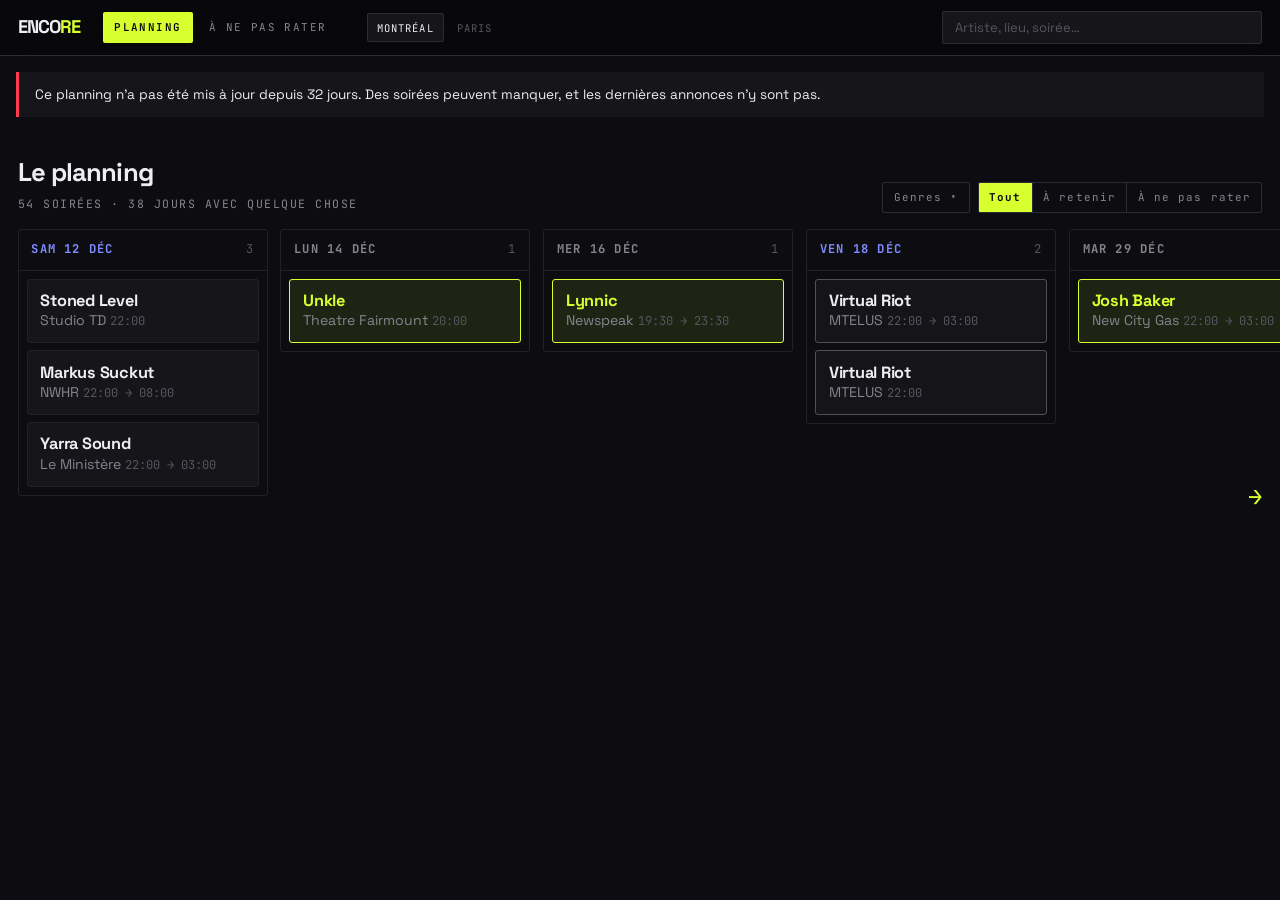
==== commit d3e39aaa: "Montreal : planning du 3 novembre, apres deux jours de fichier du 23 septembre Le controle de vraise" ====
--- a/index.html
+++ b/index.html
@@ -55,6 +55,9 @@
 </header>
 
 <div class="notice" id="error" hidden></div>
+<!-- Planning perime : le cron publie deux fois par jour, donc un fichier
+     de la veille est une panne. Dit ici plutot que laisse deviner. -->
+<div class="notice" id="perime" hidden></div>
 
 <main>
 
